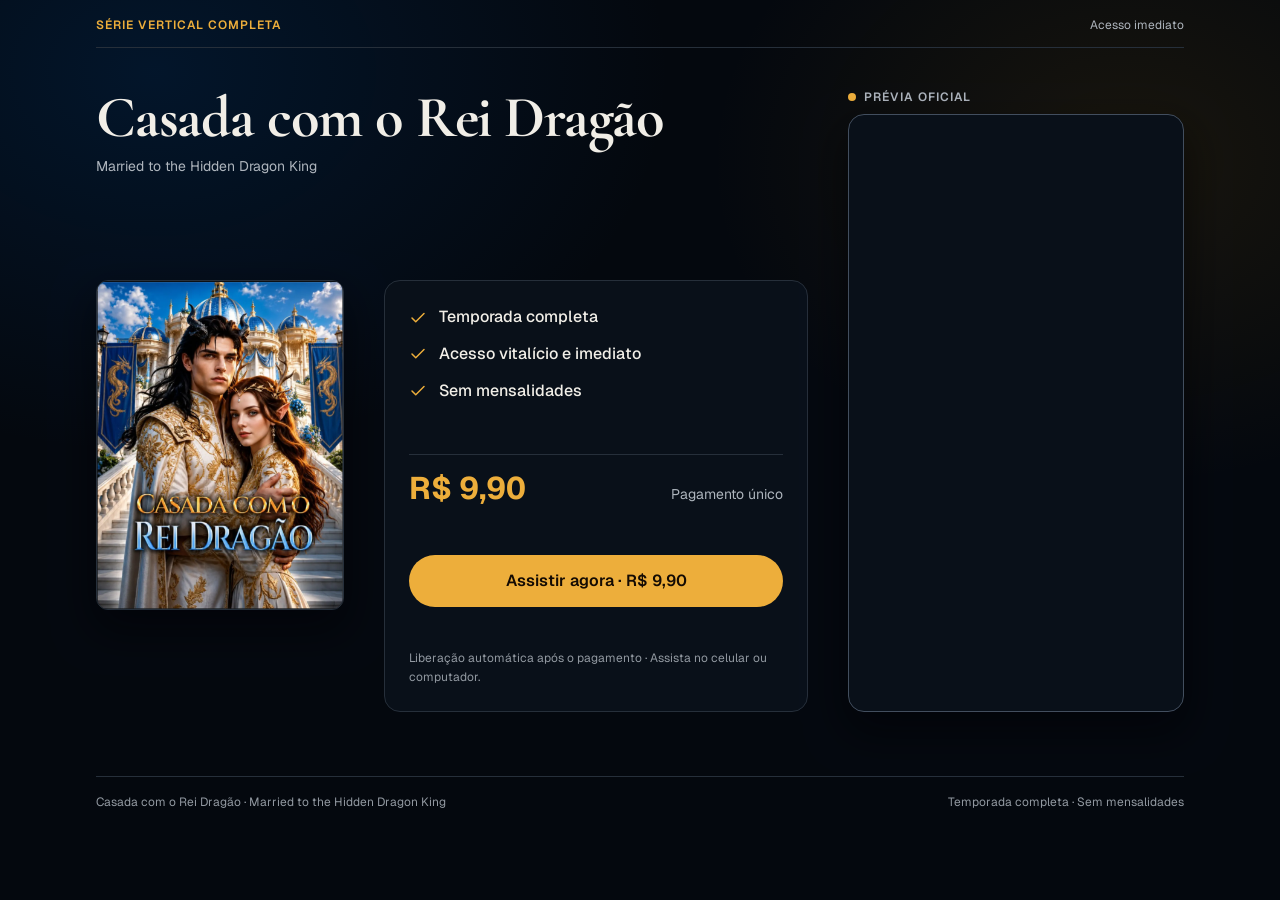
==== index.html @ 3dc61b02 "init" ====
<!doctype html>
<html lang="pt-BR">
<head>
  <meta charset="utf-8">
  <meta name="viewport" content="width=device-width, initial-scale=1, viewport-fit=cover">
  <title>Casada com o Rei Dragão — Temporada Completa</title>
  <meta name="description" content="Assista Casada com o Rei Dragão (Married to the Hidden Dragon King). Temporada completa com acesso vitalício e imediato, sem mensalidades.">

  <link rel="preconnect" href="https://fonts.googleapis.com">
  <link rel="preconnect" href="https://fonts.gstatic.com" crossorigin>
  <link rel="stylesheet" href="https://fonts.googleapis.com/css2?family=Cormorant+Garamond:wght@600;700&family=Geist:wght@400;500;600;700&display=swap">
  <link rel="stylesheet" href="./styles.css">

  <script src="https://app.litevideo.net/p.js" async></script>
</head>
<body>
  <header class="topbar">
    <span class="topbar__mark">Série Vertical Completa</span>
    <span class="topbar__meta">Acesso imediato</span>
  </header>

  <main class="page" id="main-content">
    <section class="sales-grid" aria-labelledby="drama-title">
      <div class="hero-header">
        <h1 class="hero-header__title" id="drama-title">Casada com o Rei Dragão</h1>
        <p class="hero-header__original">Married to the Hidden Dragon King</p>
      </div>

      <figure class="poster-card">
        <div class="poster-card__frame">
          <img
            class="poster-card__img"
            src="./assets/capa-rei-dragao.png"
            alt="Capa oficial do drama Casada com o Rei Dragão"
            width="407"
            height="543"
            fetchpriority="high"
            decoding="async"
          >
        </div>
      </figure>

      <div class="preview-stage">
        <p class="preview-stage__label">
          <span class="preview-stage__dot" aria-hidden="true"></span>
          <span>Prévia oficial</span>
        </p>
        <div class="preview-stage__frame">
          <lt-v2 v="448d50f6-6f45-4f9f-a12c-36959e5c3df6" ar="9:16" ap="1" cs="g" ct="[[]]"></lt-v2>
        </div>
      </div>

      <aside class="offer-panel" aria-label="Oferta da temporada completa">
        <ul class="offer-benefits">
          <li class="offer-benefits__item">
            <svg class="offer-benefits__icon" viewBox="0 0 24 24" fill="none" stroke="currentColor" stroke-width="2" stroke-linecap="round" stroke-linejoin="round" aria-hidden="true">
              <polyline points="20 6 9 17 4 12"></polyline>
            </svg>
            <span>Temporada completa</span>
          </li>
          <li class="offer-benefits__item">
            <svg class="offer-benefits__icon" viewBox="0 0 24 24" fill="none" stroke="currentColor" stroke-width="2" stroke-linecap="round" stroke-linejoin="round" aria-hidden="true">
              <polyline points="20 6 9 17 4 12"></polyline>
            </svg>
            <span>Acesso vitalício e imediato</span>
          </li>
          <li class="offer-benefits__item">
            <svg class="offer-benefits__icon" viewBox="0 0 24 24" fill="none" stroke="currentColor" stroke-width="2" stroke-linecap="round" stroke-linejoin="round" aria-hidden="true">
              <polyline points="20 6 9 17 4 12"></polyline>
            </svg>
            <span>Sem mensalidades</span>
          </li>
        </ul>

        <div class="offer-pricing">
          <span class="offer-pricing__price">R$ 9,90</span>
          <span class="offer-pricing__note">Pagamento único</span>
        </div>

        <a
          class="btn btn--primary"
          id="primary-checkout"
          href="https://pay.lowify.com.br/checkout.php?product_id=GQeIWm"
        >
          Assistir agora · R$ 9,90
        </a>

        <p class="offer-panel__footnote">
          Liberação automática após o pagamento · Assista no celular ou computador.
        </p>
      </aside>
    </section>
  </main>

  <footer class="foot">
    <span>Casada com o Rei Dragão · Married to the Hidden Dragon King</span>
    <span>Temporada completa · Sem mensalidades</span>
  </footer>

  <dialog
    class="recovery-dialog"
    id="exit-recovery-modal"
    aria-labelledby="recovery-title"
    aria-describedby="recovery-desc"
  >
    <div class="recovery-dialog__header">
      <div>
        <p class="recovery-dialog__kicker">Condição de última hora</p>
        <h2 class="recovery-dialog__title" id="recovery-title">Leve a temporada completa por R$ 5,93</h2>
      </div>
      <button
        type="button"
        class="recovery-dialog__close"
        id="recovery-close"
        aria-label="Fechar oferta especial"
      >
        <svg width="18" height="18" viewBox="0 0 24 24" fill="none" stroke="currentColor" stroke-width="2" stroke-linecap="round" stroke-linejoin="round" aria-hidden="true">
          <line x1="18" y1="6" x2="6" y2="18"></line>
          <line x1="6" y1="6" x2="18" y2="18"></line>
        </svg>
      </button>
    </div>

    <p class="recovery-dialog__body" id="recovery-desc">
      Antes de sair, liberamos um desconto exclusivo para você assistir a <strong>Casada com o Rei Dragão</strong> completo — acesso vitalício e imediato, sem mensalidades.
    </p>

    <div class="recovery-dialog__price-box">
      <span class="recovery-dialog__old">R$ 9,90</span>
      <span class="recovery-dialog__new">R$ 5,93</span>
      <span class="recovery-dialog__tag">Pagamento único</span>
    </div>

    <div class="recovery-dialog__actions">
      <a
        class="btn btn--primary"
        id="recovery-checkout"
        href="https://pay.lowify.com.br/go.php?offer=117ecdf1"
      >
        Garantir por R$ 5,93
      </a>
      <button type="button" class="btn btn--ghost" id="recovery-dismiss">
        Continuar na página
      </button>
    </div>
  </dialog>

  <script>
    (function () {
      const dialog = document.getElementById("exit-recovery-modal");
      const mainContent = document.getElementById("main-content");
      const primaryCheckout = document.getElementById("primary-checkout");
      const recoveryCheckout = document.getElementById("recovery-checkout");
      const closeBtn = document.getElementById("recovery-close");
      const dismissBtn = document.getElementById("recovery-dismiss");

      if (!dialog) return;

      let recoveryShown = false;
      let isNavigatingToCheckout = false;
      let backTrapArmed = false;

      function armBackTrap() {
        if (backTrapArmed || recoveryShown) return;
        try {
          window.history.pushState({ exitRecoveryGuard: true }, "", window.location.href);
          backTrapArmed = true;
        } catch (_) {
          /* Ignore history restrictions */
        }
      }

      function openRecoveryModal() {
        if (recoveryShown || isNavigatingToCheckout || dialog.open) return;
        recoveryShown = true;
        if (mainContent) mainContent.inert = true;
        dialog.showModal();
        recoveryCheckout.focus({ preventScroll: true });
      }

      function closeRecoveryModal() {
        if (!dialog.open) return;
        dialog.close();
        if (mainContent) mainContent.inert = false;
      }

      /* Prevent exit modal when user is intentionally heading to checkout */
      [primaryCheckout, recoveryCheckout].forEach(function (link) {
        if (!link) return;
        link.addEventListener("click", function () {
          isNavigatingToCheckout = true;
        });
      });

      /* Desktop exit-intent: cursor moves out past the top edge of viewport */
      document.addEventListener("mouseout", function (event) {
        if (recoveryShown || isNavigatingToCheckout) return;
        if (event.relatedTarget || event.toElement) return;
        if (event.clientY <= 6) {
          openRecoveryModal();
        }
      });

      /* Mobile & in-app browser back-button recovery */
      armBackTrap();
      ["pointerdown", "touchstart", "scroll"].forEach(function (evtName) {
        window.addEventListener(evtName, armBackTrap, { once: true, passive: true });
      });

      window.addEventListener("popstate", function () {
        if (!recoveryShown && !isNavigatingToCheckout) {
          openRecoveryModal();
        }
      });

      /* Modal dismiss controls */
      closeBtn.addEventListener("click", closeRecoveryModal);
      dismissBtn.addEventListener("click", closeRecoveryModal);

      dialog.addEventListener("click", function (event) {
        if (event.target === dialog) {
          closeRecoveryModal();
        }
      });

      dialog.addEventListener("close", function () {
        if (mainContent) mainContent.inert = false;
      });
    })();
  </script>
</body>
</html>
---- styles.css ----
/* Hallmark · genre: atmospheric · macrostructure: Photographic · theme: custom (royal-sapphire & gold) · enrichment: none · nav: N9 · footer: Ft2 · contrast: pass (40–41) · slop: pass (42–45) · honest: pass (46) · chrome: pass (47) · tokens: pass (48) · responsive: pass (49) · icons: pass (30) · mobile: pass (34, 49, 50–57) */
/* Hallmark · pre-emit critique: P5 H5 E5 S5 R5 V4 */

@import url("./tokens.css");

*,
*::before,
*::after {
  box-sizing: border-box;
}

html {
  overflow-x: clip;
  font-size: 100%;
  -webkit-text-size-adjust: 100%;
}

body {
  overflow-x: clip;
  margin: 0;
  min-height: 100dvh;
  background-color: var(--color-paper);
  background-image:
    radial-gradient(46rem 34rem at 12% 8%, var(--color-bloom-blue), transparent 70%),
    radial-gradient(36rem 28rem at 88% 18%, var(--color-bloom-gold), transparent 72%);
  background-attachment: fixed;
  color: var(--color-ink);
  font-family: var(--font-body);
  font-size: var(--text-base);
  font-weight: 400;
  line-height: 1.55;
  padding-inline: max(var(--space-md), env(safe-area-inset-left));
  padding-bottom: max(var(--space-lg), env(safe-area-inset-bottom));
}

img {
  display: block;
  max-width: 100%;
  height: auto;
}

:focus {
  outline: none;
}

:focus-visible {
  outline: 2px solid var(--color-focus);
  outline-offset: 3px;
}

/* Shared page measure — keeps every edge aligned at every viewport */
.topbar,
.page,
.foot {
  width: 100%;
  max-width: 28rem;
  margin-inline: auto;
}

/* Minimal top bar (N9 edge-aligned) */
.topbar {
  padding-block: var(--space-md) var(--space-sm);
  display: flex;
  align-items: center;
  justify-content: space-between;
  gap: var(--space-sm);
  border-bottom: 1px solid var(--color-rule);
}

.topbar__mark {
  font-size: var(--text-xs);
  font-weight: 600;
  letter-spacing: 0.08em;
  text-transform: uppercase;
  color: var(--color-accent);
  white-space: nowrap;
}

.topbar__meta {
  font-size: var(--text-xs);
  color: var(--color-muted);
  white-space: nowrap;
}

/* Main sales layout */
.page {
  padding-block: var(--space-lg) var(--space-xl);
}

.sales-grid {
  display: grid;
  grid-template-columns: minmax(0, 1fr);
  grid-template-areas:
    "header"
    "poster"
    "preview"
    "offer";
  gap: var(--space-lg);
  align-items: start;
}

/* 1. Title block */
.hero-header {
  grid-area: header;
  min-width: 0;
}

.hero-header__title {
  margin: 0;
  font-family: var(--font-display);
  font-style: normal;
  font-weight: 700;
  font-size: var(--text-display);
  line-height: 1.04;
  letter-spacing: -0.02em;
  color: var(--color-ink);
  overflow-wrap: anywhere;
  min-width: 0;
}

.hero-header__original {
  margin: var(--space-xs) 0 0;
  font-size: var(--text-sm);
  font-weight: 400;
  color: var(--color-muted);
}

/* 2. Drama poster — full column width on mobile so all edges align */
.poster-card {
  grid-area: poster;
  margin: 0;
  min-width: 0;
  width: 100%;
}

.poster-card__frame {
  width: 100%;
  border-radius: var(--radius-md);
  overflow: hidden;
  border: 1px solid var(--color-rule);
  background-color: var(--color-paper-2);
  box-shadow: var(--shadow-poster);
}

.poster-card__img {
  width: 100%;
  aspect-ratio: 407 / 543;
  object-fit: cover;
}

/* 3. Video preview (9:16) — full column width on mobile */
.preview-stage {
  grid-area: preview;
  min-width: 0;
  width: 100%;
  display: flex;
  flex-direction: column;
  gap: var(--space-xs);
}

.preview-stage__label {
  margin: 0;
  display: inline-flex;
  align-items: center;
  gap: var(--space-xs);
  font-size: var(--text-xs);
  font-weight: 600;
  letter-spacing: 0.08em;
  text-transform: uppercase;
  color: var(--color-muted);
}

.preview-stage__dot {
  width: 0.5rem;
  height: 0.5rem;
  border-radius: var(--radius-pill);
  background-color: var(--color-accent);
  flex-shrink: 0;
}

.preview-stage__frame {
  width: 100%;
  aspect-ratio: 9 / 16;
  border-radius: var(--radius-lg);
  overflow: hidden;
  border: 1px solid var(--color-rule-strong);
  background-color: var(--color-paper-2);
  box-shadow: var(--shadow-poster);
}

.preview-stage__frame lt-v2 {
  display: block;
  width: 100%;
  height: 100%;
}

/* 4. Offer & CTA panel */
.offer-panel {
  grid-area: offer;
  min-width: 0;
  width: 100%;
  padding: var(--space-lg);
  border-radius: var(--radius-lg);
  background-color: var(--color-paper-2);
  border: 1px solid var(--color-rule);
  display: flex;
  flex-direction: column;
  gap: var(--space-lg);
}

.offer-benefits {
  margin: 0;
  padding: 0;
  list-style: none;
  display: flex;
  flex-direction: column;
  gap: var(--space-sm);
}

.offer-benefits__item {
  display: flex;
  align-items: center;
  gap: var(--space-sm);
  font-size: var(--text-base);
  font-weight: 500;
  color: var(--color-ink);
}

.offer-benefits__icon {
  width: 1.125rem;
  height: 1.125rem;
  color: var(--color-accent);
  flex-shrink: 0;
}

.offer-pricing {
  display: flex;
  flex-wrap: wrap;
  align-items: baseline;
  justify-content: space-between;
  gap: var(--space-xs) var(--space-md);
  padding-top: var(--space-md);
  border-top: 1px solid var(--color-rule);
}

.offer-pricing__price {
  font-variant-numeric: tabular-nums;
  font-size: var(--text-xl);
  font-weight: 700;
  line-height: 1.1;
  color: var(--color-accent);
}

.offer-pricing__note {
  font-size: var(--text-sm);
  color: var(--color-muted);
}

/* Buttons — 8 interactive states */
.btn {
  display: inline-flex;
  align-items: center;
  justify-content: center;
  gap: var(--space-xs);
  min-height: 3.25rem;
  padding: var(--space-sm) var(--space-lg);
  border-radius: var(--radius-pill);
  border: 1px solid transparent;
  font-family: var(--font-body);
  font-size: var(--text-base);
  font-weight: 600;
  line-height: 1;
  text-decoration: none;
  white-space: nowrap;
  cursor: pointer;
  transition:
    background-color var(--dur-short) var(--ease-out),
    border-color var(--dur-short) var(--ease-out),
    color var(--dur-short) var(--ease-out),
    transform var(--dur-instant) var(--ease-out);
}

.btn--primary {
  width: 100%;
  background-color: var(--color-accent);
  color: var(--color-accent-ink);
}

@media (hover: hover) and (pointer: fine) {
  .btn--primary:hover {
    background-color: var(--color-accent-hover);
    transform: translateY(-1px);
  }
}

.btn--primary:active {
  background-color: var(--color-accent-active);
  transform: translateY(1px);
}

.btn--ghost {
  background-color: transparent;
  border-color: var(--color-rule-strong);
  color: var(--color-muted);
}

@media (hover: hover) and (pointer: fine) {
  .btn--ghost:hover {
    background-color: var(--color-paper-3);
    color: var(--color-ink);
  }
}

.btn--ghost:active {
  transform: translateY(1px);
}

.btn[aria-disabled="true"],
.btn:disabled {
  opacity: 0.5;
  cursor: not-allowed;
  pointer-events: none;
}

.offer-panel__footnote {
  margin: calc(var(--space-xs) * -1) 0 0;
  font-size: var(--text-xs);
  color: var(--color-neutral);
}

/* Minimal single-line footer (Ft2) */
.foot {
  padding-top: var(--space-md);
  border-top: 1px solid var(--color-rule);
  display: flex;
  flex-wrap: wrap;
  align-items: center;
  justify-content: space-between;
  gap: var(--space-xs) var(--space-md);
  font-size: var(--text-xs);
  color: var(--color-neutral);
}

/* Recovery Dialog (R$ 5,93) */
.recovery-dialog {
  position: fixed;
  inset: 0;
  margin: auto;
  width: min(calc(100% - (var(--space-md) * 2)), 27.5rem);
  height: fit-content;
  max-height: min(90dvh, 38rem);
  padding: var(--space-lg);
  border-radius: var(--radius-lg);
  border: 1px solid var(--color-accent);
  background-color: var(--color-paper-2);
  color: var(--color-ink);
  box-shadow: var(--shadow-poster);
  z-index: var(--z-modal);
  overflow-y: auto;
}

.recovery-dialog::backdrop {
  background-color: var(--color-backdrop);
}

.recovery-dialog__header {
  display: flex;
  align-items: flex-start;
  justify-content: space-between;
  gap: var(--space-md);
}

.recovery-dialog__kicker {
  margin: 0 0 var(--space-2xs);
  font-size: var(--text-xs);
  font-weight: 600;
  letter-spacing: 0.08em;
  text-transform: uppercase;
  color: var(--color-accent);
}

.recovery-dialog__title {
  margin: 0;
  font-family: var(--font-display);
  font-style: normal;
  font-weight: 700;
  font-size: var(--text-lg);
  line-height: 1.12;
  color: var(--color-ink);
  overflow-wrap: anywhere;
  min-width: 0;
}

.recovery-dialog__close {
  flex-shrink: 0;
  min-width: 2.75rem;
  min-height: 2.75rem;
  display: grid;
  place-items: center;
  border-radius: var(--radius-pill);
  border: 1px solid var(--color-rule-strong);
  background-color: var(--color-paper-3);
  color: var(--color-ink);
  cursor: pointer;
}

@media (hover: hover) and (pointer: fine) {
  .recovery-dialog__close:hover {
    border-color: var(--color-accent);
  }
}

.recovery-dialog__body {
  margin: var(--space-md) 0;
  font-size: var(--text-sm);
  color: var(--color-muted);
}

.recovery-dialog__price-box {
  display: flex;
  flex-wrap: wrap;
  align-items: baseline;
  gap: var(--space-xs) var(--space-sm);
  padding: var(--space-md);
  margin-bottom: var(--space-lg);
  border-radius: var(--radius-md);
  background-color: var(--color-accent-soft);
  border: 1px solid var(--color-rule-strong);
}

.recovery-dialog__old {
  font-variant-numeric: tabular-nums;
  font-size: var(--text-sm);
  color: var(--color-neutral);
  text-decoration: line-through;
}

.recovery-dialog__new {
  font-variant-numeric: tabular-nums;
  font-size: var(--text-xl);
  font-weight: 700;
  color: var(--color-accent);
}

.recovery-dialog__tag {
  font-size: var(--text-xs);
  color: var(--color-ink);
  margin-inline-start: auto;
}

.recovery-dialog__actions {
  display: flex;
  flex-direction: column;
  gap: var(--space-sm);
}

/* Tablet breakpoint: 3:4 poster + 9:16 preview matched in height, offer full width below */
@media (min-width: 40rem) {
  .topbar,
  .page,
  .foot {
    max-width: 44rem;
  }

  .page {
    padding-block: var(--space-xl) var(--space-2xl);
  }

  .sales-grid {
    grid-template-columns: minmax(0, 1.33fr) minmax(0, 1fr);
    grid-template-areas:
      "header  header"
      "poster  preview"
      "offer   offer";
    gap: var(--space-lg);
    align-items: end;
  }
}

/* Desktop asymmetric split: Identity + Poster + Offer on left, 9:16 Preview on right */
@media (min-width: 60rem) {
  .topbar,
  .page,
  .foot {
    max-width: 68rem;
  }

  .sales-grid {
    grid-template-columns: minmax(0, 15.5rem) minmax(0, 1fr) minmax(0, 21rem);
    grid-template-areas:
      "header header  preview"
      "poster offer   preview";
    gap: var(--space-lg) var(--space-xl);
    align-items: start;
  }

  .offer-panel {
    align-self: stretch;
    min-height: 100%;
    justify-content: space-between;
  }

  .preview-stage {
    position: sticky;
    top: var(--space-lg);
  }
}

@media (prefers-reduced-motion: reduce) {
  .btn {
    transition: none;
  }
}
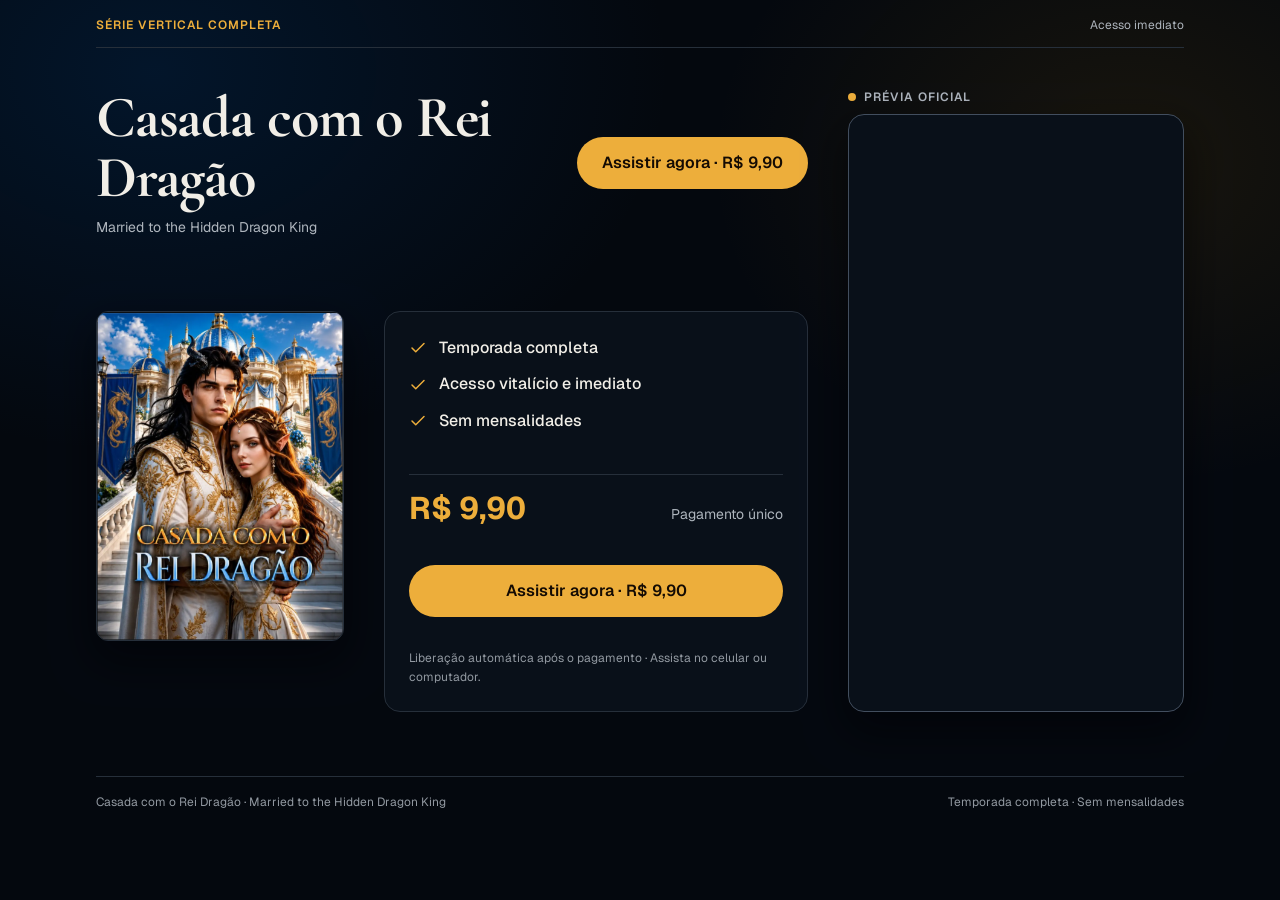
==== commit c7c98167: "Add top CTA button to landing page header" ====
--- a/index.html
+++ b/index.html
@@ -12,6 +12,16 @@
   <link rel="stylesheet" href="./styles.css">
 
   <script src="https://app.litevideo.net/p.js" async></script>
+
+  <!-- LowTrack Pixel -->
+  <script>
+    window.pixelId = "lt_px_57b45ff48be9";
+    var a = document.createElement("script");
+    a.setAttribute("async", "");
+    a.setAttribute("defer", "");
+    a.setAttribute("src", "https://lowtrack.com.br/pixel.js");
+    document.head.appendChild(a);
+  </script>
 </head>
 <body>
   <header class="topbar">
@@ -22,8 +32,19 @@
   <main class="page" id="main-content">
     <section class="sales-grid" aria-labelledby="drama-title">
       <div class="hero-header">
-        <h1 class="hero-header__title" id="drama-title">Casada com o Rei Dragão</h1>
-        <p class="hero-header__original">Married to the Hidden Dragon King</p>
+        <div class="hero-header__content">
+          <h1 class="hero-header__title" id="drama-title">Casada com o Rei Dragão</h1>
+          <p class="hero-header__original">Married to the Hidden Dragon King</p>
+        </div>
+        <div class="hero-header__cta">
+          <a
+            class="btn btn--primary hero-header__btn"
+            id="top-checkout"
+            href="https://pay.lowify.com.br/checkout.php?product_id=GQeIWm"
+          >
+            Assistir agora · R$ 9,90
+          </a>
+        </div>
       </div>
 
       <figure class="poster-card">
@@ -185,8 +206,7 @@
       }
 
       /* Prevent exit modal when user is intentionally heading to checkout */
-      [primaryCheckout, recoveryCheckout].forEach(function (link) {
-        if (!link) return;
+      document.querySelectorAll('a[href*="pay.lowify.com.br"]').forEach(function (link) {
         link.addEventListener("click", function () {
           isNavigatingToCheckout = true;
         });
--- a/styles.css
+++ b/styles.css
@@ -103,6 +103,13 @@
 .hero-header {
   grid-area: header;
   min-width: 0;
+  display: flex;
+  flex-direction: column;
+  gap: var(--space-md);
+}
+
+.hero-header__content {
+  min-width: 0;
 }
 
 .hero-header__title {
@@ -123,6 +130,14 @@
   font-size: var(--text-sm);
   font-weight: 400;
   color: var(--color-muted);
+}
+
+.hero-header__cta {
+  width: 100%;
+}
+
+.hero-header__btn {
+  width: 100%;
 }
 
 /* 2. Drama poster — full column width on mobile so all edges align */
@@ -475,6 +490,22 @@
     gap: var(--space-lg);
     align-items: end;
   }
+
+  .hero-header {
+    flex-direction: row;
+    align-items: center;
+    justify-content: space-between;
+    gap: var(--space-lg);
+  }
+
+  .hero-header__cta {
+    width: auto;
+    flex-shrink: 0;
+  }
+
+  .hero-header__btn {
+    width: auto;
+  }
 }
 
 /* Desktop asymmetric split: Identity + Poster + Offer on left, 9:16 Preview on right */
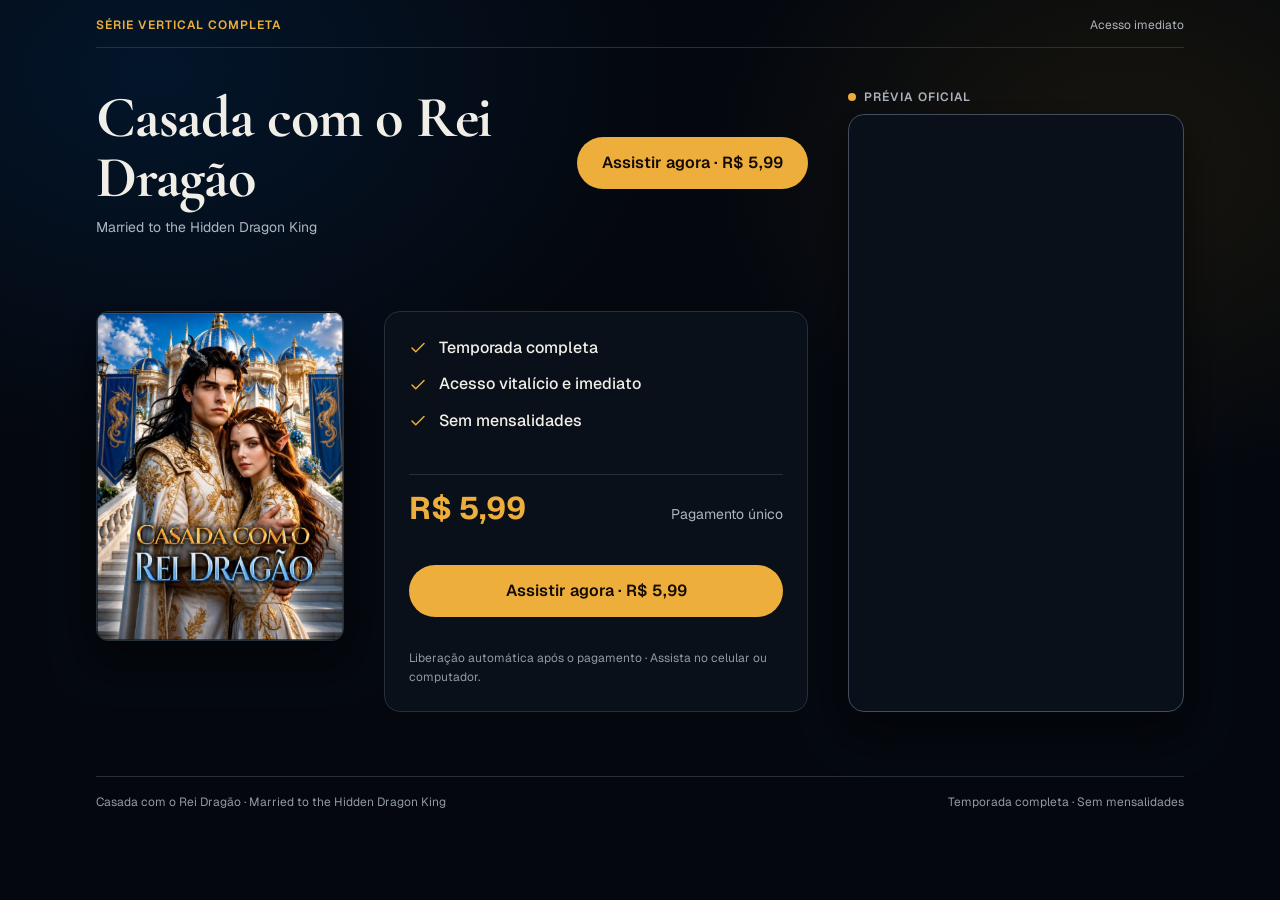
==== commit e3a5b81b: "Update price to R$ 5,99 and remove exit recovery" ====
--- a/index.html
+++ b/index.html
@@ -42,7 +42,7 @@
             id="top-checkout"
             href="https://pay.lowify.com.br/checkout.php?product_id=GQeIWm"
           >
-            Assistir agora · R$ 9,90
+            Assistir agora · R$ 5,99
           </a>
         </div>
       </div>
@@ -94,7 +94,7 @@
         </ul>
 
         <div class="offer-pricing">
-          <span class="offer-pricing__price">R$ 9,90</span>
+          <span class="offer-pricing__price">R$ 5,99</span>
           <span class="offer-pricing__note">Pagamento único</span>
         </div>
 
@@ -103,7 +103,7 @@
           id="primary-checkout"
           href="https://pay.lowify.com.br/checkout.php?product_id=GQeIWm"
         >
-          Assistir agora · R$ 9,90
+          Assistir agora · R$ 5,99
         </a>
 
         <p class="offer-panel__footnote">
@@ -118,135 +118,5 @@
     <span>Temporada completa · Sem mensalidades</span>
   </footer>
 
-  <dialog
-    class="recovery-dialog"
-    id="exit-recovery-modal"
-    aria-labelledby="recovery-title"
-    aria-describedby="recovery-desc"
-  >
-    <div class="recovery-dialog__header">
-      <div>
-        <p class="recovery-dialog__kicker">Condição de última hora</p>
-        <h2 class="recovery-dialog__title" id="recovery-title">Leve a temporada completa por R$ 5,93</h2>
-      </div>
-      <button
-        type="button"
-        class="recovery-dialog__close"
-        id="recovery-close"
-        aria-label="Fechar oferta especial"
-      >
-        <svg width="18" height="18" viewBox="0 0 24 24" fill="none" stroke="currentColor" stroke-width="2" stroke-linecap="round" stroke-linejoin="round" aria-hidden="true">
-          <line x1="18" y1="6" x2="6" y2="18"></line>
-          <line x1="6" y1="6" x2="18" y2="18"></line>
-        </svg>
-      </button>
-    </div>
-
-    <p class="recovery-dialog__body" id="recovery-desc">
-      Antes de sair, liberamos um desconto exclusivo para você assistir a <strong>Casada com o Rei Dragão</strong> completo — acesso vitalício e imediato, sem mensalidades.
-    </p>
-
-    <div class="recovery-dialog__price-box">
-      <span class="recovery-dialog__old">R$ 9,90</span>
-      <span class="recovery-dialog__new">R$ 5,93</span>
-      <span class="recovery-dialog__tag">Pagamento único</span>
-    </div>
-
-    <div class="recovery-dialog__actions">
-      <a
-        class="btn btn--primary"
-        id="recovery-checkout"
-        href="https://pay.lowify.com.br/go.php?offer=117ecdf1"
-      >
-        Garantir por R$ 5,93
-      </a>
-      <button type="button" class="btn btn--ghost" id="recovery-dismiss">
-        Continuar na página
-      </button>
-    </div>
-  </dialog>
-
-  <script>
-    (function () {
-      const dialog = document.getElementById("exit-recovery-modal");
-      const mainContent = document.getElementById("main-content");
-      const primaryCheckout = document.getElementById("primary-checkout");
-      const recoveryCheckout = document.getElementById("recovery-checkout");
-      const closeBtn = document.getElementById("recovery-close");
-      const dismissBtn = document.getElementById("recovery-dismiss");
-
-      if (!dialog) return;
-
-      let recoveryShown = false;
-      let isNavigatingToCheckout = false;
-      let backTrapArmed = false;
-
-      function armBackTrap() {
-        if (backTrapArmed || recoveryShown) return;
-        try {
-          window.history.pushState({ exitRecoveryGuard: true }, "", window.location.href);
-          backTrapArmed = true;
-        } catch (_) {
-          /* Ignore history restrictions */
-        }
-      }
-
-      function openRecoveryModal() {
-        if (recoveryShown || isNavigatingToCheckout || dialog.open) return;
-        recoveryShown = true;
-        if (mainContent) mainContent.inert = true;
-        dialog.showModal();
-        recoveryCheckout.focus({ preventScroll: true });
-      }
-
-      function closeRecoveryModal() {
-        if (!dialog.open) return;
-        dialog.close();
-        if (mainContent) mainContent.inert = false;
-      }
-
-      /* Prevent exit modal when user is intentionally heading to checkout */
-      document.querySelectorAll('a[href*="pay.lowify.com.br"]').forEach(function (link) {
-        link.addEventListener("click", function () {
-          isNavigatingToCheckout = true;
-        });
-      });
-
-      /* Desktop exit-intent: cursor moves out past the top edge of viewport */
-      document.addEventListener("mouseout", function (event) {
-        if (recoveryShown || isNavigatingToCheckout) return;
-        if (event.relatedTarget || event.toElement) return;
-        if (event.clientY <= 6) {
-          openRecoveryModal();
-        }
-      });
-
-      /* Mobile & in-app browser back-button recovery */
-      armBackTrap();
-      ["pointerdown", "touchstart", "scroll"].forEach(function (evtName) {
-        window.addEventListener(evtName, armBackTrap, { once: true, passive: true });
-      });
-
-      window.addEventListener("popstate", function () {
-        if (!recoveryShown && !isNavigatingToCheckout) {
-          openRecoveryModal();
-        }
-      });
-
-      /* Modal dismiss controls */
-      closeBtn.addEventListener("click", closeRecoveryModal);
-      dismissBtn.addEventListener("click", closeRecoveryModal);
-
-      dialog.addEventListener("click", function (event) {
-        if (event.target === dialog) {
-          closeRecoveryModal();
-        }
-      });
-
-      dialog.addEventListener("close", function () {
-        if (mainContent) mainContent.inert = false;
-      });
-    })();
-  </script>
 </body>
 </html>
--- a/styles.css
+++ b/styles.css
@@ -356,119 +356,6 @@
   color: var(--color-neutral);
 }
 
-/* Recovery Dialog (R$ 5,93) */
-.recovery-dialog {
-  position: fixed;
-  inset: 0;
-  margin: auto;
-  width: min(calc(100% - (var(--space-md) * 2)), 27.5rem);
-  height: fit-content;
-  max-height: min(90dvh, 38rem);
-  padding: var(--space-lg);
-  border-radius: var(--radius-lg);
-  border: 1px solid var(--color-accent);
-  background-color: var(--color-paper-2);
-  color: var(--color-ink);
-  box-shadow: var(--shadow-poster);
-  z-index: var(--z-modal);
-  overflow-y: auto;
-}
-
-.recovery-dialog::backdrop {
-  background-color: var(--color-backdrop);
-}
-
-.recovery-dialog__header {
-  display: flex;
-  align-items: flex-start;
-  justify-content: space-between;
-  gap: var(--space-md);
-}
-
-.recovery-dialog__kicker {
-  margin: 0 0 var(--space-2xs);
-  font-size: var(--text-xs);
-  font-weight: 600;
-  letter-spacing: 0.08em;
-  text-transform: uppercase;
-  color: var(--color-accent);
-}
-
-.recovery-dialog__title {
-  margin: 0;
-  font-family: var(--font-display);
-  font-style: normal;
-  font-weight: 700;
-  font-size: var(--text-lg);
-  line-height: 1.12;
-  color: var(--color-ink);
-  overflow-wrap: anywhere;
-  min-width: 0;
-}
-
-.recovery-dialog__close {
-  flex-shrink: 0;
-  min-width: 2.75rem;
-  min-height: 2.75rem;
-  display: grid;
-  place-items: center;
-  border-radius: var(--radius-pill);
-  border: 1px solid var(--color-rule-strong);
-  background-color: var(--color-paper-3);
-  color: var(--color-ink);
-  cursor: pointer;
-}
-
-@media (hover: hover) and (pointer: fine) {
-  .recovery-dialog__close:hover {
-    border-color: var(--color-accent);
-  }
-}
-
-.recovery-dialog__body {
-  margin: var(--space-md) 0;
-  font-size: var(--text-sm);
-  color: var(--color-muted);
-}
-
-.recovery-dialog__price-box {
-  display: flex;
-  flex-wrap: wrap;
-  align-items: baseline;
-  gap: var(--space-xs) var(--space-sm);
-  padding: var(--space-md);
-  margin-bottom: var(--space-lg);
-  border-radius: var(--radius-md);
-  background-color: var(--color-accent-soft);
-  border: 1px solid var(--color-rule-strong);
-}
-
-.recovery-dialog__old {
-  font-variant-numeric: tabular-nums;
-  font-size: var(--text-sm);
-  color: var(--color-neutral);
-  text-decoration: line-through;
-}
-
-.recovery-dialog__new {
-  font-variant-numeric: tabular-nums;
-  font-size: var(--text-xl);
-  font-weight: 700;
-  color: var(--color-accent);
-}
-
-.recovery-dialog__tag {
-  font-size: var(--text-xs);
-  color: var(--color-ink);
-  margin-inline-start: auto;
-}
-
-.recovery-dialog__actions {
-  display: flex;
-  flex-direction: column;
-  gap: var(--space-sm);
-}
-
 /* Tablet breakpoint: 3:4 poster + 9:16 preview matched in height, offer full width below */
 @media (min-width: 40rem) {
   .topbar,
